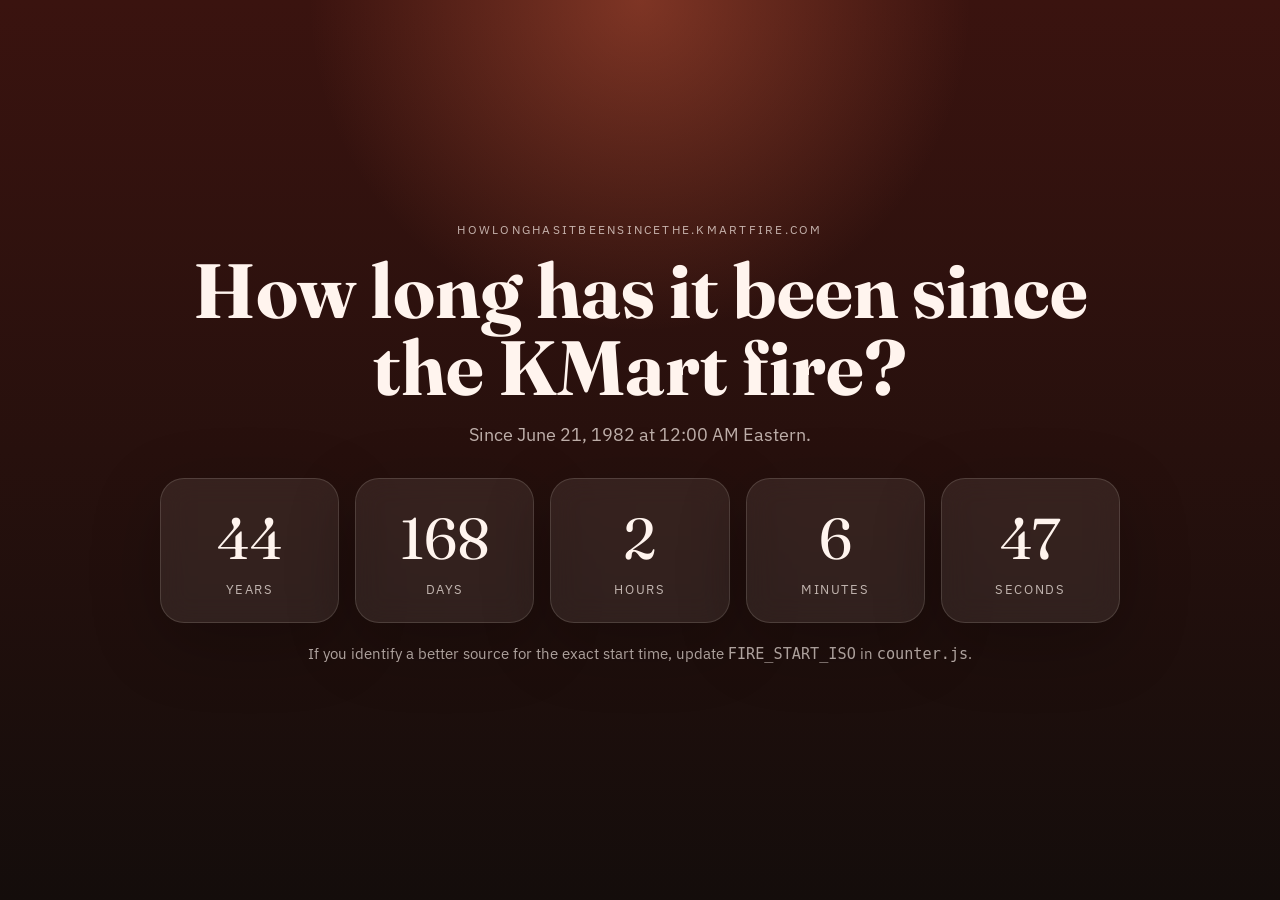
==== counter/index.html @ 8bbf0f4e "Create GitHub Pages fire site" ====
<!doctype html>
<html lang="en">
  <head>
    <meta charset="UTF-8" />
    <meta name="viewport" content="width=device-width, initial-scale=1.0" />
    <title>How Long Has It Been Since The KMart Fire?</title>
    <meta
      name="description"
      content="A live counter showing how long it has been since the KMart warehouse fire of June 21, 1982."
    />
    <link rel="preconnect" href="https://fonts.googleapis.com" />
    <link rel="preconnect" href="https://fonts.gstatic.com" crossorigin />
    <link
      href="https://fonts.googleapis.com/css2?family=Fraunces:opsz,wght@9..144,600;9..144,700&family=IBM+Plex+Sans:wght@400;500;600&display=swap"
      rel="stylesheet"
    />
    <link rel="stylesheet" href="./counter.css" />
  </head>
  <body>
    <main class="counter-shell">
      <p class="counter-kicker">howlonghasitbeensincethe.kmartfire.com</p>
      <h1>How long has it been since the KMart fire?</h1>
      <p class="counter-subtitle">
        Since June 21, 1982 at 12:00 AM Eastern.
      </p>

      <section class="counter-board" aria-live="polite">
        <div class="counter-card">
          <span id="years">0</span>
          <small>years</small>
        </div>
        <div class="counter-card">
          <span id="days">0</span>
          <small>days</small>
        </div>
        <div class="counter-card">
          <span id="hours">0</span>
          <small>hours</small>
        </div>
        <div class="counter-card">
          <span id="minutes">0</span>
          <small>minutes</small>
        </div>
        <div class="counter-card">
          <span id="seconds">0</span>
          <small>seconds</small>
        </div>
      </section>

      <p class="counter-footnote">
        If you identify a better source for the exact start time, update
        <code>FIRE_START_ISO</code> in <code>counter.js</code>.
      </p>
    </main>

    <script src="./counter.js"></script>
  </body>
</html>
---- counter/counter.css ----
:root {
  --bg-1: #140d0b;
  --bg-2: #3a130f;
  --glow: rgba(255, 116, 77, 0.35);
  --card: rgba(255, 245, 239, 0.08);
  --line: rgba(255, 245, 239, 0.14);
  --text: #fff4ee;
  --muted: rgba(255, 244, 238, 0.7);
}

* {
  box-sizing: border-box;
}

body {
  margin: 0;
  min-height: 100vh;
  display: grid;
  place-items: center;
  font-family: "IBM Plex Sans", sans-serif;
  color: var(--text);
  background:
    radial-gradient(circle at top, var(--glow), transparent 30%),
    linear-gradient(180deg, var(--bg-2), var(--bg-1));
}

.counter-shell {
  width: min(1000px, calc(100% - 2rem));
  padding: 3rem 1.25rem;
  text-align: center;
}

.counter-kicker,
.counter-subtitle,
.counter-footnote {
  color: var(--muted);
}

.counter-kicker {
  margin: 0 0 1rem;
  letter-spacing: 0.18em;
  text-transform: uppercase;
  font-size: 0.78rem;
}

h1 {
  margin: 0;
  font-family: "Fraunces", serif;
  font-size: clamp(2.4rem, 6vw, 5rem);
  line-height: 1;
}

.counter-subtitle {
  margin: 1rem auto 0;
  font-size: 1.1rem;
}

.counter-board {
  display: grid;
  grid-template-columns: repeat(5, minmax(0, 1fr));
  gap: 1rem;
  margin-top: 2rem;
}

.counter-card {
  padding: 1.5rem 1rem;
  border-radius: 24px;
  background: var(--card);
  border: 1px solid var(--line);
  backdrop-filter: blur(14px);
  box-shadow: 0 20px 70px rgba(0, 0, 0, 0.24);
}

.counter-card span {
  display: block;
  font-family: "Fraunces", serif;
  font-size: clamp(2rem, 5vw, 3.6rem);
}

.counter-card small {
  display: block;
  margin-top: 0.4rem;
  color: var(--muted);
  text-transform: uppercase;
  letter-spacing: 0.12em;
}

.counter-footnote {
  margin-top: 1.25rem;
  font-size: 0.95rem;
}

code {
  font-family: ui-monospace, SFMono-Regular, Menlo, monospace;
}

@media (max-width: 820px) {
  .counter-board {
    grid-template-columns: 1fr 1fr;
  }
}

@media (max-width: 520px) {
  .counter-board {
    grid-template-columns: 1fr;
  }
}
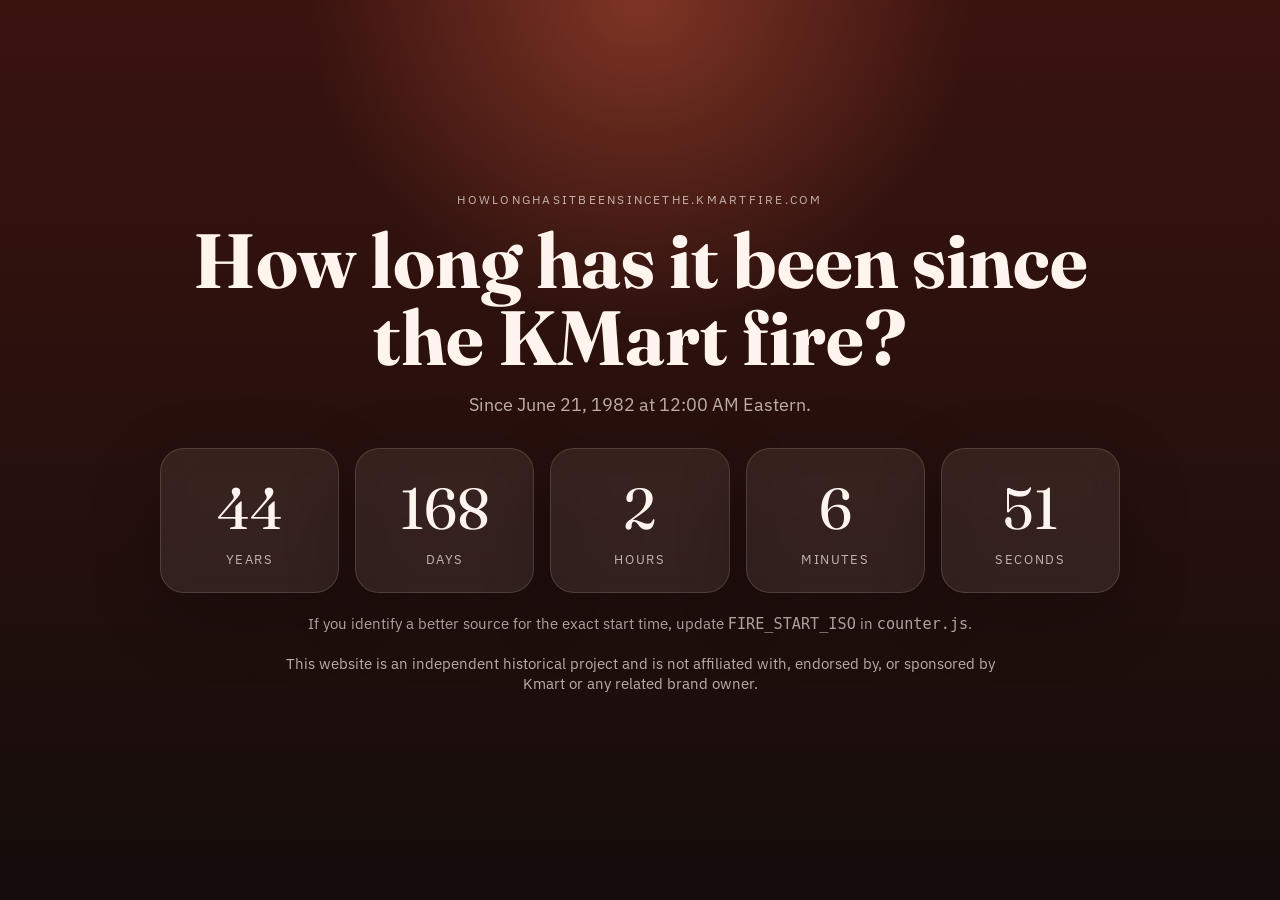
==== commit 54e7b140: "Emphasize fire scale on site" ====
--- a/counter/index.html
+++ b/counter/index.html
@@ -51,6 +51,10 @@
         If you identify a better source for the exact start time, update
         <code>FIRE_START_ISO</code> in <code>counter.js</code>.
       </p>
+      <p class="counter-footnote counter-disclaimer">
+        This website is an independent historical project and is not affiliated
+        with, endorsed by, or sponsored by Kmart or any related brand owner.
+      </p>
     </main>
 
     <script src="./counter.js"></script>
--- a/counter/counter.css
+++ b/counter/counter.css
@@ -90,6 +90,12 @@
   font-size: 0.95rem;
 }
 
+.counter-disclaimer {
+  max-width: 46rem;
+  margin-left: auto;
+  margin-right: auto;
+}
+
 code {
   font-family: ui-monospace, SFMono-Regular, Menlo, monospace;
 }
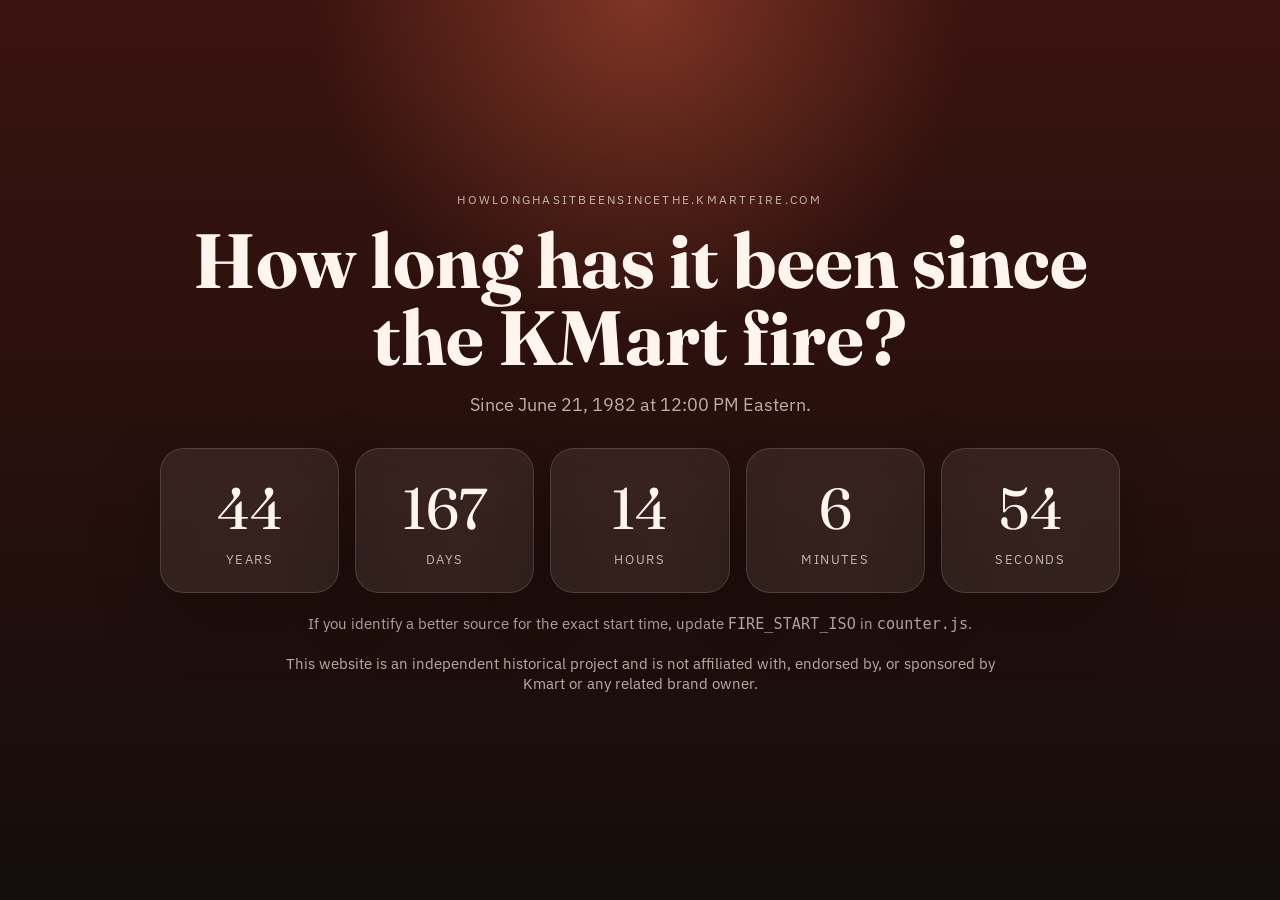
==== commit f8a638e9: "Correct fire start time to noon" ====
--- a/counter/index.html
+++ b/counter/index.html
@@ -21,7 +21,7 @@
       <p class="counter-kicker">howlonghasitbeensincethe.kmartfire.com</p>
       <h1>How long has it been since the KMart fire?</h1>
       <p class="counter-subtitle">
-        Since June 21, 1982 at 12:00 AM Eastern.
+        Since June 21, 1982 at 12:00 PM Eastern.
       </p>
 
       <section class="counter-board" aria-live="polite">
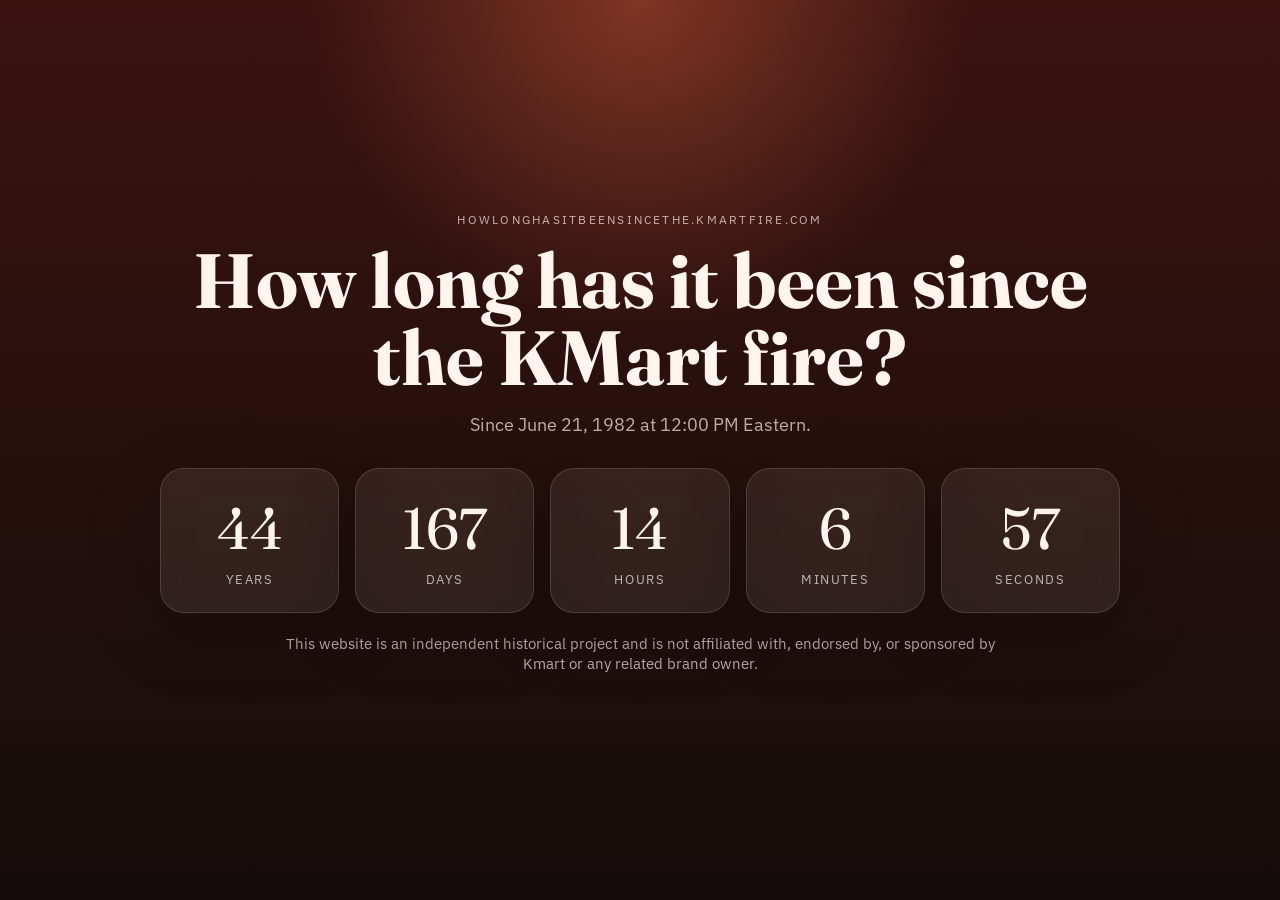
==== commit 6ba87f73: "add robert balogna" ====
--- a/counter/index.html
+++ b/counter/index.html
@@ -47,14 +47,10 @@
         </div>
       </section>
 
-      <p class="counter-footnote">
-        If you identify a better source for the exact start time, update
-        <code>FIRE_START_ISO</code> in <code>counter.js</code>.
-      </p>
-      <p class="counter-footnote counter-disclaimer">
-        This website is an independent historical project and is not affiliated
-        with, endorsed by, or sponsored by Kmart or any related brand owner.
-      </p>
+       <p class="counter-footnote counter-disclaimer">
+         This website is an independent historical project and is not affiliated
+         with, endorsed by, or sponsored by Kmart or any related brand owner.
+       </p>
     </main>
 
     <script src="./counter.js"></script>
--- a/counter/counter.css
+++ b/counter/counter.css
@@ -67,6 +67,7 @@
   border-radius: 24px;
   background: var(--card);
   border: 1px solid var(--line);
+  -webkit-backdrop-filter: blur(14px);
   backdrop-filter: blur(14px);
   box-shadow: 0 20px 70px rgba(0, 0, 0, 0.24);
 }
@@ -100,6 +101,12 @@
   font-family: ui-monospace, SFMono-Regular, Menlo, monospace;
 }
 
+@supports not ((-webkit-backdrop-filter: blur(1px)) or (backdrop-filter: blur(1px))) {
+  .counter-card {
+    background: rgba(255, 245, 239, 0.14);
+  }
+}
+
 @media (max-width: 820px) {
   .counter-board {
     grid-template-columns: 1fr 1fr;
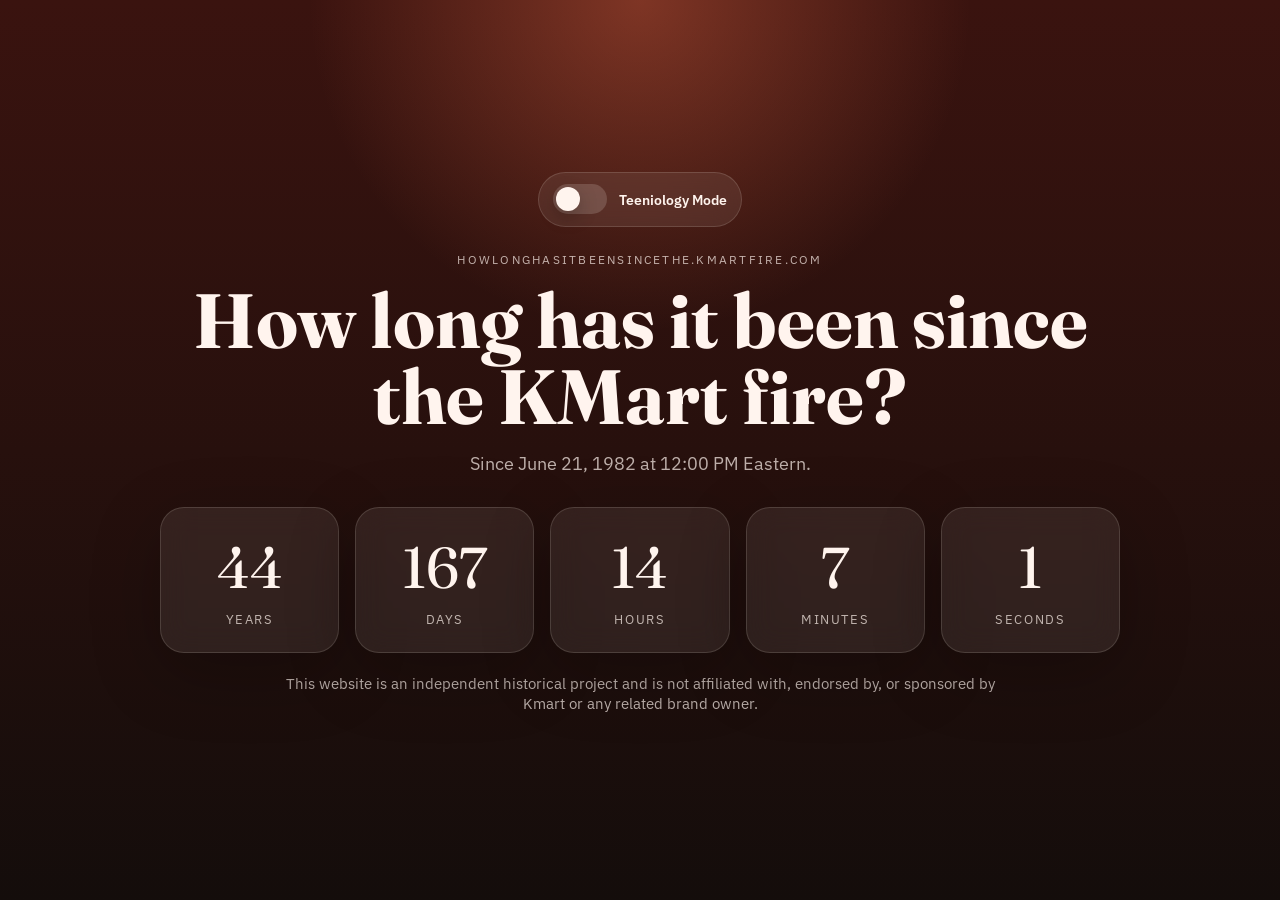
==== commit 631d7001: "add teenieology toggle" ====
--- a/counter/index.html
+++ b/counter/index.html
@@ -18,6 +18,13 @@
   </head>
   <body>
     <main class="counter-shell">
+      <div class="teeniology-toggle-container" data-teenie-skip>
+        <label class="switch">
+          <input type="checkbox" id="teeniology-toggle" aria-label="Toggle Teeniology Mode" />
+          <span class="slider round"></span>
+        </label>
+        <span class="toggle-label">Teeniology Mode</span>
+      </div>
       <p class="counter-kicker">howlonghasitbeensincethe.kmartfire.com</p>
       <h1>How long has it been since the KMart fire?</h1>
       <p class="counter-subtitle">
@@ -26,23 +33,23 @@
 
       <section class="counter-board" aria-live="polite">
         <div class="counter-card">
-          <span id="years">0</span>
+          <span id="years" data-teenie-dynamic>0</span>
           <small>years</small>
         </div>
         <div class="counter-card">
-          <span id="days">0</span>
+          <span id="days" data-teenie-dynamic>0</span>
           <small>days</small>
         </div>
         <div class="counter-card">
-          <span id="hours">0</span>
+          <span id="hours" data-teenie-dynamic>0</span>
           <small>hours</small>
         </div>
         <div class="counter-card">
-          <span id="minutes">0</span>
+          <span id="minutes" data-teenie-dynamic>0</span>
           <small>minutes</small>
         </div>
         <div class="counter-card">
-          <span id="seconds">0</span>
+          <span id="seconds" data-teenie-dynamic>0</span>
           <small>seconds</small>
         </div>
       </section>
@@ -53,6 +60,7 @@
        </p>
     </main>
 
+    <script src="../teeniology.js"></script>
     <script src="./counter.js"></script>
   </body>
 </html>
--- a/counter/counter.css
+++ b/counter/counter.css
@@ -22,6 +22,72 @@
   background:
     radial-gradient(circle at top, var(--glow), transparent 30%),
     linear-gradient(180deg, var(--bg-2), var(--bg-1));
+}
+
+.teeniology-toggle-container {
+  display: inline-flex;
+  align-items: center;
+  gap: 0.75rem;
+  margin: 0 auto 1.5rem;
+  padding: 0.7rem 0.9rem;
+  border-radius: 999px;
+  background: rgba(255, 245, 239, 0.08);
+  border: 1px solid var(--line);
+  -webkit-backdrop-filter: blur(14px);
+  backdrop-filter: blur(14px);
+}
+
+.toggle-label {
+  font-size: 0.9rem;
+  font-weight: 600;
+}
+
+.switch {
+  position: relative;
+  display: inline-block;
+  width: 54px;
+  height: 30px;
+}
+
+.switch input {
+  opacity: 0;
+  width: 0;
+  height: 0;
+}
+
+.slider {
+  position: absolute;
+  inset: 0;
+  cursor: pointer;
+  border-radius: 999px;
+  background: rgba(255, 245, 239, 0.16);
+  transition: background 180ms ease;
+}
+
+.slider::before {
+  content: "";
+  position: absolute;
+  top: 3px;
+  left: 3px;
+  width: 24px;
+  height: 24px;
+  border-radius: 50%;
+  background: #fff4ee;
+  box-shadow: 0 6px 18px rgba(0, 0, 0, 0.25);
+  transition: transform 180ms ease;
+}
+
+.switch input:checked + .slider {
+  background: rgba(255, 116, 77, 0.85);
+}
+
+.switch input:focus-visible + .slider {
+  outline: 2px solid rgba(255, 244, 238, 0.55);
+  outline-offset: 3px;
+}
+
+.switch input:checked + .slider::before {
+  transform: translateX(24px);
 }
 
 .counter-shell {
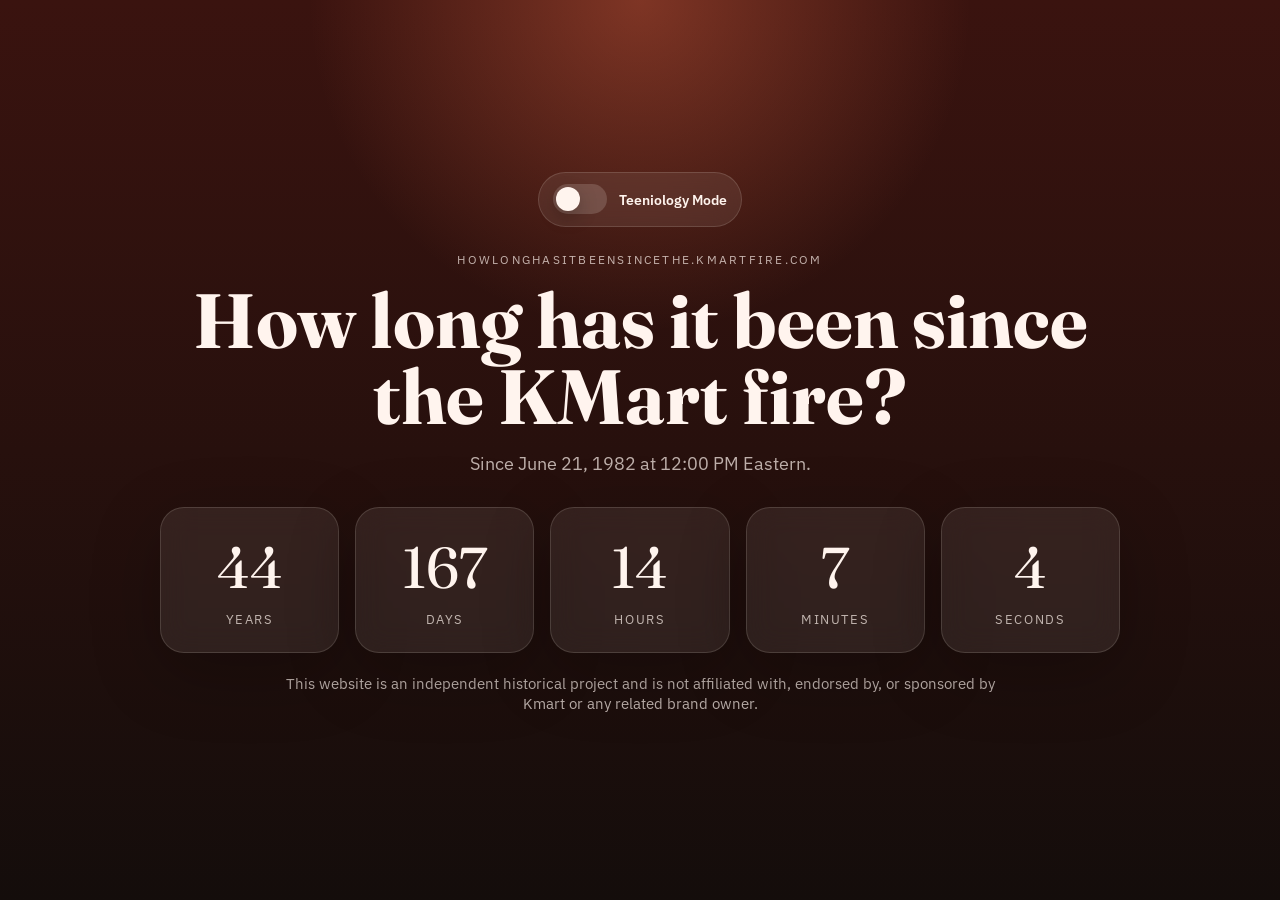
==== commit 2b27fb6e: "Fix teenieology deploy assets" ====
--- a/counter/index.html
+++ b/counter/index.html
@@ -14,7 +14,7 @@
       href="https://fonts.googleapis.com/css2?family=Fraunces:opsz,wght@9..144,600;9..144,700&family=IBM+Plex+Sans:wght@400;500;600&display=swap"
       rel="stylesheet"
     />
-    <link rel="stylesheet" href="./counter.css" />
+    <link rel="stylesheet" href="./counter.css?v=2" />
   </head>
   <body>
     <main class="counter-shell">
@@ -60,7 +60,7 @@
        </p>
     </main>
 
-    <script src="../teeniology.js"></script>
-    <script src="./counter.js"></script>
+    <script src="../teeniology.js?v=2"></script>
+    <script src="./counter.js?v=2"></script>
   </body>
 </html>
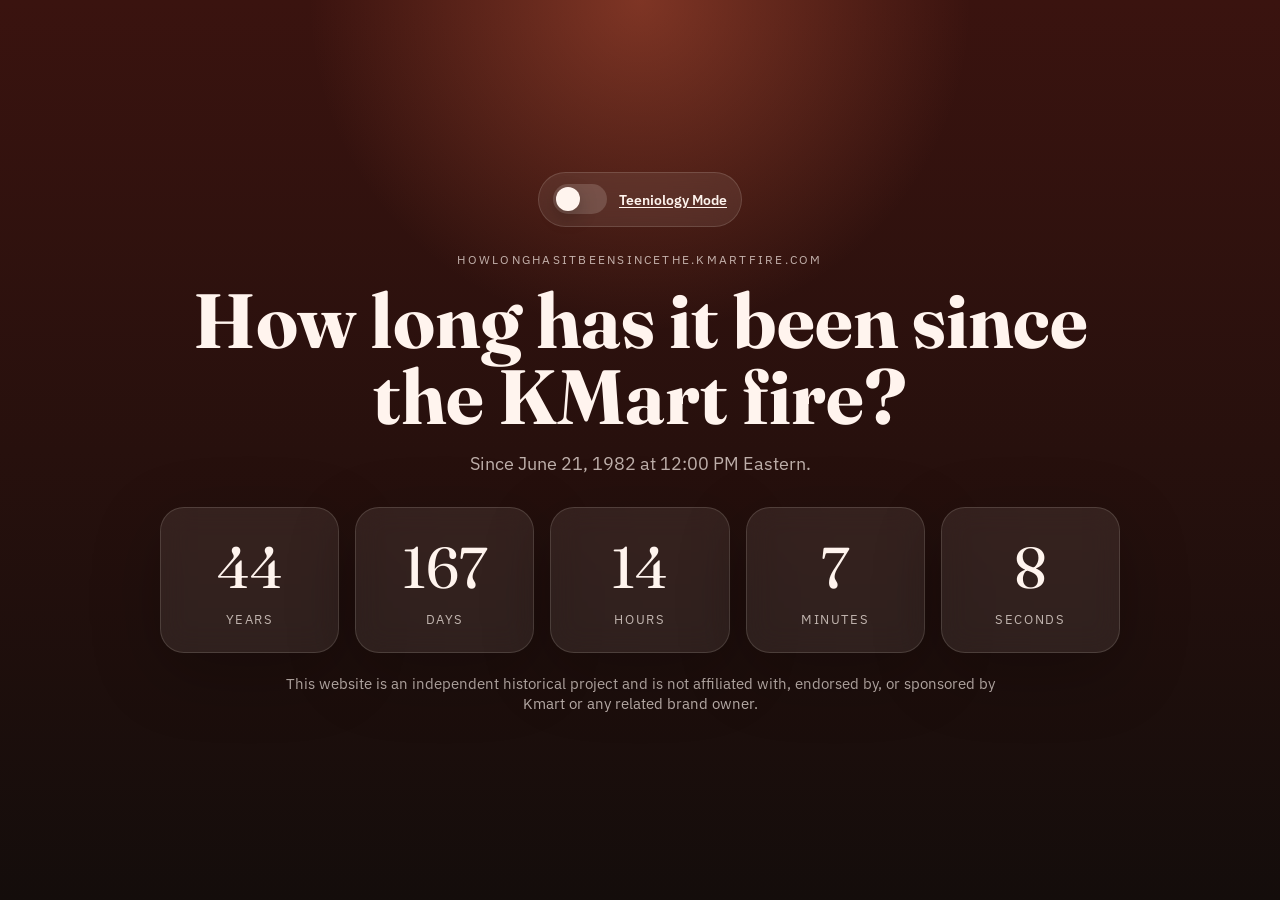
==== commit 007d0de3: "link out to teenietime" ====
--- a/counter/index.html
+++ b/counter/index.html
@@ -23,7 +23,7 @@
           <input type="checkbox" id="teeniology-toggle" aria-label="Toggle Teeniology Mode" />
           <span class="slider round"></span>
         </label>
-        <span class="toggle-label">Teeniology Mode</span>
+        <a href="https://teenietime.online/" target="_blank" rel="noopener noreferrer" class="toggle-label">Teeniology Mode</a>
       </div>
       <p class="counter-kicker">howlonghasitbeensincethe.kmartfire.com</p>
       <h1>How long has it been since the KMart fire?</h1>
--- a/counter/counter.css
+++ b/counter/counter.css
@@ -40,6 +40,13 @@
 .toggle-label {
   font-size: 0.9rem;
   font-weight: 600;
+  color: var(--text);
+  text-decoration: underline;
+  text-underline-offset: 2px;
+}
+
+.toggle-label:hover {
+  color: var(--glow);
 }
 
 .switch {
